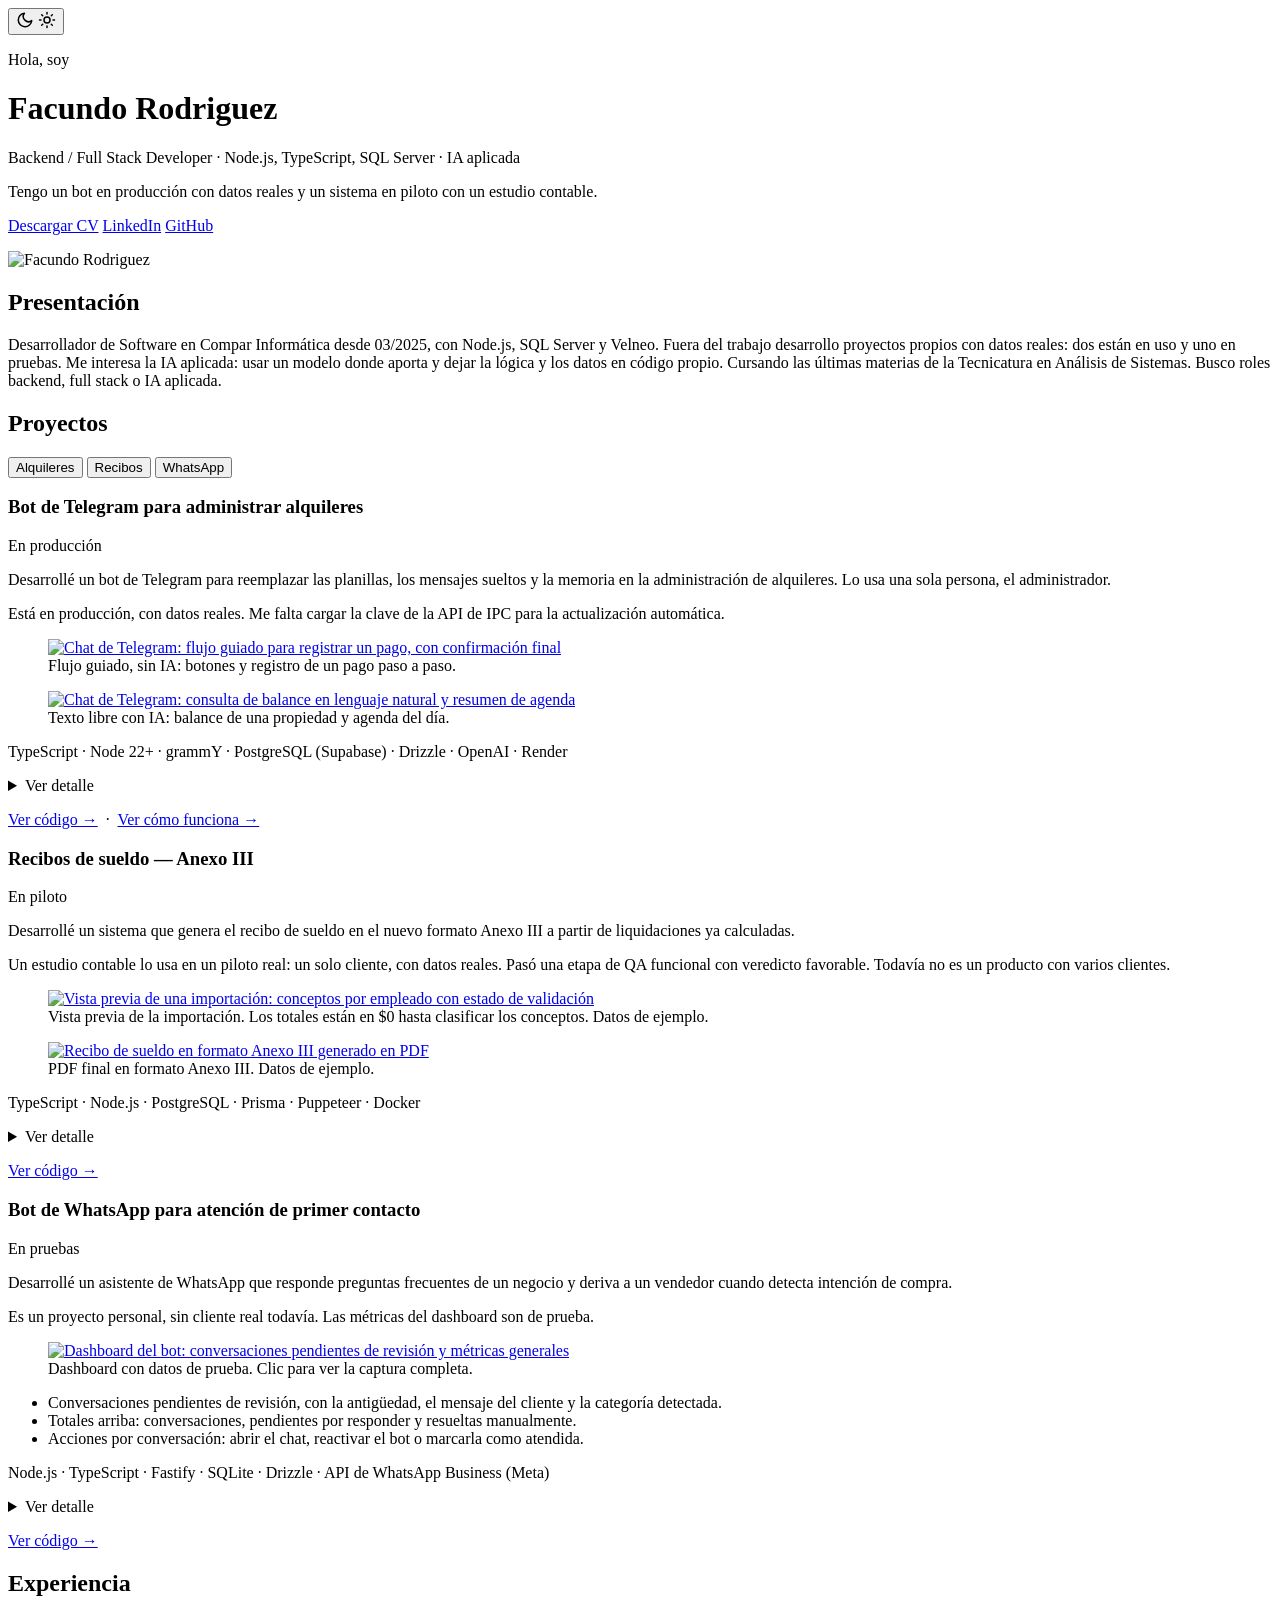
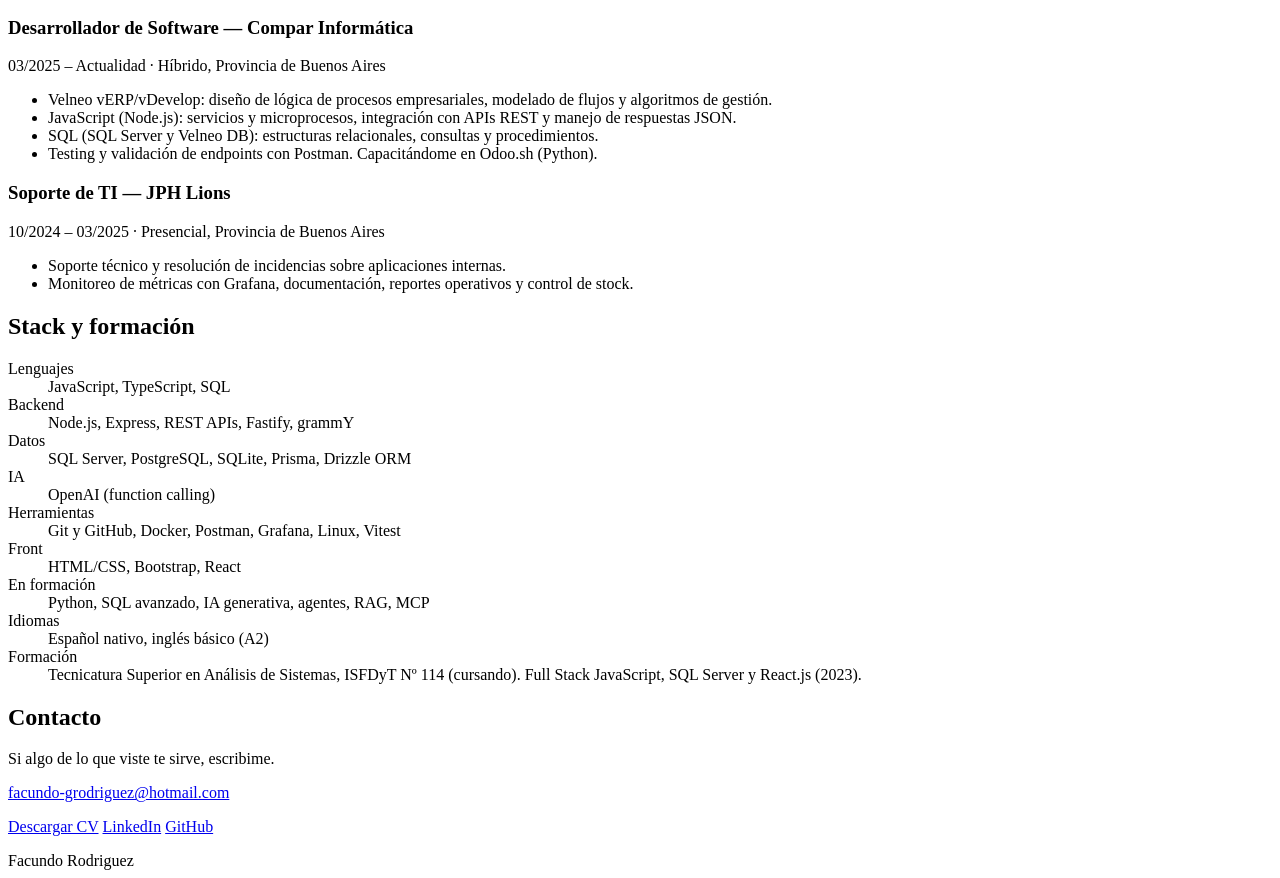
==== index.html @ 950c2d4f "Agrega animación del flujo del bot de alquileres y la enlaza desde el proyecto Co-Authored-By: Claud" ====
<!doctype html>
<html lang="es">
<head>
  <meta charset="utf-8">
  <meta name="viewport" content="width=device-width, initial-scale=1">
  <title>Facundo Rodriguez — Backend / Full Stack Developer</title>
  <meta name="description" content="Portfolio de Facundo Rodriguez, Backend / Full Stack Developer con Node.js, TypeScript y SQL, con foco en IA aplicada.">
  <link rel="preconnect" href="https://fonts.googleapis.com">
  <link rel="preconnect" href="https://fonts.gstatic.com" crossorigin>
  <link href="https://fonts.googleapis.com/css2?family=Caveat:wght@600&family=JetBrains+Mono:wght@400;600&family=Space+Grotesk:wght@400;500;700&display=swap" rel="stylesheet">
  <link rel="stylesheet" href="css/styles.css?v=175d133">
  <script>
    // Tema antes de pintar la página, para que no parpadee: el elegido o, si no hay, el del sistema.
    (function () {
      var root = document.documentElement, saved = null;
      root.className += " js";
      try { saved = localStorage.getItem("theme"); } catch (e) {}
      root.dataset.theme = saved || (matchMedia("(prefers-color-scheme: light)").matches ? "light" : "dark");
    })();
  </script>
</head>
<body>
  <header class="hero">
    <button type="button" class="theme-toggle" aria-label="Cambiar a modo claro">
      <svg class="icon-moon" width="18" height="18" viewBox="0 0 24 24" fill="none" stroke="currentColor" stroke-width="2" stroke-linecap="round" stroke-linejoin="round" aria-hidden="true"><path d="M21 12.8A9 9 0 1 1 11.2 3a7 7 0 0 0 9.8 9.8z"/></svg>
      <svg class="icon-sun" width="18" height="18" viewBox="0 0 24 24" fill="none" stroke="currentColor" stroke-width="2" stroke-linecap="round" stroke-linejoin="round" aria-hidden="true"><circle cx="12" cy="12" r="4"/><path d="M12 2v2M12 20v2M4.9 4.9l1.4 1.4M17.7 17.7l1.4 1.4M2 12h2M20 12h2M4.9 19.1l1.4-1.4M17.7 6.3l1.4-1.4"/></svg>
    </button>
    <div class="wrap hero-grid">
      <div class="hero-text">
        <p class="hello">Hola, soy</p>
        <h1 class="name">Facundo Rodriguez</h1>
        <p class="role">Backend / Full Stack Developer · Node.js, TypeScript, SQL Server · IA aplicada</p>
        <p class="hook">Tengo un bot en producción con datos reales y un sistema en piloto con un estudio contable.</p>
        <p class="links">
          <a class="btn btn-primary" href="cv/Facundo_Rodriguez_CV.pdf" download>Descargar CV</a>
          <a class="btn" href="https://linkedin.com/in/facundo-grodriguez" target="_blank" rel="noopener noreferrer">LinkedIn</a>
          <a class="btn" href="https://github.com/facundo-grodriguez" target="_blank" rel="noopener noreferrer">GitHub</a>
        </p>
      </div>
      <img class="avatar" src="img/foto.png" alt="Facundo Rodriguez" width="460" height="460">
    </div>
  </header>

  <main class="wrap">
    <section id="presentacion">
      <h2>Presentación</h2>
      <div class="intro">
        <p>Desarrollador de Software en Compar Informática desde 03/2025, con Node.js, SQL Server y Velneo. Fuera del trabajo desarrollo proyectos propios con datos reales: dos están en uso y uno en pruebas. Me interesa la IA aplicada: usar un modelo donde aporta y dejar la lógica y los datos en código propio. Cursando las últimas materias de la Tecnicatura en Análisis de Sistemas. Busco roles backend, full stack o IA aplicada.</p>
      </div>
    </section>

    <section id="proyectos">
      <h2>Proyectos</h2>

      <div class="tabs" role="tablist" aria-label="Proyectos">
        <button type="button" class="tab tab--terminal" role="tab" id="tab-alquileres" aria-controls="panel-alquileres" aria-selected="true"><span class="dot"></span>Alquileres</button>
        <button type="button" class="tab tab--doc" role="tab" id="tab-recibos" aria-controls="panel-recibos" aria-selected="false" tabindex="-1"><span class="dot"></span>Recibos</button>
        <button type="button" class="tab tab--lab" role="tab" id="tab-whatsapp" aria-controls="panel-whatsapp" aria-selected="false" tabindex="-1"><span class="dot"></span>WhatsApp</button>
      </div>
      <div class="panels">
      <article class="project project--terminal is-active" id="panel-alquileres" role="tabpanel" aria-labelledby="tab-alquileres">
        <div class="head">
          <h3>Bot de Telegram para administrar alquileres</h3>
          <span class="badge badge-prod">En producción</span>
        </div>
        <p class="lead">Desarrollé un bot de Telegram para reemplazar las planillas, los mensajes sueltos y la memoria en la administración de alquileres. Lo usa una sola persona, el administrador.</p>
        <p class="status">Está en producción, con datos reales. Me falta cargar la clave de la API de IPC para la actualización automática.</p>
        <div class="shots shots-phones">
          <figure style="--ar:0.502">
            <a href="img/alquileres/pago-guiado.jpg"><img src="img/alquileres/pago-guiado.jpg" alt="Chat de Telegram: flujo guiado para registrar un pago, con confirmación final" loading="lazy" width="640" height="1274"></a>
            <figcaption>Flujo guiado, sin IA: botones y registro de un pago paso a paso.</figcaption>
          </figure>
          <figure style="--ar:0.573">
            <a href="img/alquileres/balance-y-agenda.jpg"><img src="img/alquileres/balance-y-agenda.jpg" alt="Chat de Telegram: consulta de balance en lenguaje natural y resumen de agenda" loading="lazy" width="640" height="1117"></a>
            <figcaption>Texto libre con IA: balance de una propiedad y agenda del día.</figcaption>
          </figure>
        </div>
        <p class="stackline">TypeScript · Node 22+ · grammY · PostgreSQL (Supabase) · Drizzle · OpenAI · Render</p>
        <details>
          <summary>Ver detalle</summary>
          <dl>
            <dt>Qué centraliza</dt>
            <dd>Personas (inquilinos, propietarios, garantes), propiedades, contratos, pagos, gastos (expensas, ABL, ARBA, servicios, seguros) y un balance que se arma solo. Manda un resumen diario de qué cobrar y qué vence, y calcula la actualización por IPC siempre sobre el monto y la fecha originales del contrato.</dd>
            <dt>Dos caminos</dt>
            <dd>Los flujos guiados con botones son una máquina de estados, sin IA. El texto libre lo interpreta OpenAI con function calling y 19 herramientas. El modelo solo interpreta el lenguaje; la lógica y los datos viven en el código y en Postgres, y hay reglas para que no se filtren IDs internos ni errores de SQL.</dd>
            <dt>Stack completo</dt>
            <dd>TypeScript sobre Node 22+, grammY (webhook en Render, 24/7), PostgreSQL en Supabase con Drizzle y drizzle-kit, node-cron, zod, Vitest, Biome. IPC desde la API de RapidAPI.</dd>
            <dt>Próximos pasos</dt>
            <dd>Interfaz web de solo lectura y WhatsApp como canal.</dd>
          </dl>
        </details>
        <p><a class="repo" href="https://github.com/facundo-grodriguez/administracion-alquileres" target="_blank" rel="noopener noreferrer">Ver código →</a> &nbsp;·&nbsp; <a class="repo" href="bot-alquileres.html">Ver cómo funciona →</a></p>
      </article>

      <article class="project project--doc" id="panel-recibos" role="tabpanel" aria-labelledby="tab-recibos">
        <div class="head">
          <h3>Recibos de sueldo — Anexo III</h3>
          <span class="badge badge-pilot">En piloto</span>
        </div>
        <p class="lead">Desarrollé un sistema que genera el recibo de sueldo en el nuevo formato Anexo III a partir de liquidaciones ya calculadas.</p>
        <p class="status">Un estudio contable lo usa en un piloto real: un solo cliente, con datos reales. Pasó una etapa de QA funcional con veredicto favorable. Todavía no es un producto con varios clientes.</p>
        <div class="shots">
          <figure style="--ar:1.111">
            <a href="img/recibos/vista-previa-importacion.png"><img src="img/recibos/vista-previa-importacion.png" alt="Vista previa de una importación: conceptos por empleado con estado de validación" loading="lazy" width="1425" height="1283"></a>
            <figcaption>Vista previa de la importación. Los totales están en $0 hasta clasificar los conceptos. Datos de ejemplo.</figcaption>
          </figure>
          <figure style="--ar:0.917">
            <a href="img/recibos/recibo-anexo-iii.png"><img src="img/recibos/recibo-anexo-iii.png" alt="Recibo de sueldo en formato Anexo III generado en PDF" loading="lazy" width="792" height="864"></a>
            <figcaption>PDF final en formato Anexo III. Datos de ejemplo.</figcaption>
          </figure>
        </div>
        <p class="stackline">TypeScript · Node.js · PostgreSQL · Prisma · Puppeteer · Docker</p>
        <details>
          <summary>Ver detalle</summary>
          <dl>
            <dt>Problema</dt>
            <dd>Un cambio normativo exige un nuevo formato de recibo.</dd>
            <dt>Solución</dt>
            <dd>No recalcula sueldos ni reemplaza a un sistema de liquidación. Toma la liquidación que la empresa ya calculó (Excel), valida la estructura, mapea columnas y conceptos, identifica empleados y períodos, muestra una vista previa con validaciones de consistencia y emite el PDF final. Guarda un snapshot de cada recibo emitido para tener trazabilidad.</dd>
            <dt>Detalle técnico</dt>
            <dd>El recibo se renderiza como HTML/CSS y se convierte a PDF con Chromium headless (Puppeteer), con un pool acotado de instancias para no agotar la RAM al emitir en lote.</dd>
            <dt>Próximos pasos</dt>
            <dd>Comparación entre períodos, detección de anomalías con IA y un asistente sobre variaciones salariales.</dd>
          </dl>
        </details>
        <p><a class="repo" href="https://github.com/facundo-grodriguez/recibos-de-sueldo" target="_blank" rel="noopener noreferrer">Ver código →</a></p>
      </article>

      <article class="project project--lab" id="panel-whatsapp" role="tabpanel" aria-labelledby="tab-whatsapp">
        <div class="head">
          <h3>Bot de WhatsApp para atención de primer contacto</h3>
          <span class="badge badge-test">En pruebas</span>
        </div>
        <p class="lead">Desarrollé un asistente de WhatsApp que responde preguntas frecuentes de un negocio y deriva a un vendedor cuando detecta intención de compra.</p>
        <p class="status">Es un proyecto personal, sin cliente real todavía. Las métricas del dashboard son de prueba.</p>
        <div class="shots shots-single">
          <figure style="--ar:0.8">
            <a href="img/whatsapp-bot/dashboard.jpg"><img src="img/whatsapp-bot/dashboard.jpg" alt="Dashboard del bot: conversaciones pendientes de revisión y métricas generales" loading="lazy" width="480" height="868"></a>
            <figcaption>Dashboard con datos de prueba. Clic para ver la captura completa.</figcaption>
          </figure>
          <ul class="shots-notes">
            <li>Conversaciones pendientes de revisión, con la antigüedad, el mensaje del cliente y la categoría detectada.</li>
            <li>Totales arriba: conversaciones, pendientes por responder y resueltas manualmente.</li>
            <li>Acciones por conversación: abrir el chat, reactivar el bot o marcarla como atendida.</li>
          </ul>
        </div>
        <p class="stackline">Node.js · TypeScript · Fastify · SQLite · Drizzle · API de WhatsApp Business (Meta)</p>
        <details>
          <summary>Ver detalle</summary>
          <dl>
            <dt>Qué hace</dt>
            <dd>Recibe los mensajes por la API oficial de WhatsApp Business de Meta (migré desde WAHA). Un motor de reglas responde las FAQs cargadas. Si detecta intención de compra, deja de autoresponder y pasa la conversación a una persona. Un dashboard muestra las conversaciones pendientes (las derivadas arriba), métricas de uso y el chat.</dd>
            <dt>Cómo está armado</dt>
            <dd>Dos interfaces, <code>ResponseEngine</code> y <code>MessagingProvider</code>, permiten cambiar el motor de respuestas o el canal sin reescribir el resto. Hay una IA implementada como fallback, restringida a las FAQs, apagada por defecto.</dd>
            <dt>Stack completo</dt>
            <dd>Node.js, TypeScript, Fastify, SQLite con Drizzle ORM, p-queue.</dd>
          </dl>
        </details>
        <p><a class="repo" href="https://github.com/facundo-grodriguez/whatsapp-bot" target="_blank" rel="noopener noreferrer">Ver código →</a></p>
      </article>
      </div>
    </section>

    <section id="experiencia">
      <h2>Experiencia</h2>
      <div class="job">
        <h3>Desarrollador de Software — Compar Informática</h3>
        <p class="when">03/2025 – Actualidad · Híbrido, Provincia de Buenos Aires</p>
        <ul>
          <li>Velneo vERP/vDevelop: diseño de lógica de procesos empresariales, modelado de flujos y algoritmos de gestión.</li>
          <li>JavaScript (Node.js): servicios y microprocesos, integración con APIs REST y manejo de respuestas JSON.</li>
          <li>SQL (SQL Server y Velneo DB): estructuras relacionales, consultas y procedimientos.</li>
          <li>Testing y validación de endpoints con Postman. Capacitándome en Odoo.sh (Python).</li>
        </ul>
      </div>
      <div class="job">
        <h3>Soporte de TI — JPH Lions</h3>
        <p class="when">10/2024 – 03/2025 · Presencial, Provincia de Buenos Aires</p>
        <ul>
          <li>Soporte técnico y resolución de incidencias sobre aplicaciones internas.</li>
          <li>Monitoreo de métricas con Grafana, documentación, reportes operativos y control de stock.</li>
        </ul>
      </div>
    </section>

    <section id="stack">
      <h2>Stack y formación</h2>
      <dl class="stack">
        <dt>Lenguajes</dt><dd>JavaScript, TypeScript, SQL</dd>
        <dt>Backend</dt><dd>Node.js, Express, REST APIs, Fastify, grammY</dd>
        <dt>Datos</dt><dd>SQL Server, PostgreSQL, SQLite, Prisma, Drizzle ORM</dd>
        <dt>IA</dt><dd>OpenAI (function calling)</dd>
        <dt>Herramientas</dt><dd>Git y GitHub, Docker, Postman, Grafana, Linux, Vitest</dd>
        <dt>Front</dt><dd>HTML/CSS, Bootstrap, React</dd>
        <dt>En formación</dt><dd>Python, SQL avanzado, IA generativa, agentes, RAG, MCP</dd>
        <dt>Idiomas</dt><dd>Español nativo, inglés básico (A2)</dd>
        <dt>Formación</dt><dd>Tecnicatura Superior en Análisis de Sistemas, ISFDyT Nº 114 (cursando). Full Stack JavaScript, SQL Server y React.js (2023).</dd>
      </dl>
    </section>

    <section id="contacto">
      <h2>Contacto</h2>
      <p class="contact-lead">Si algo de lo que viste te sirve, escribime.</p>
      <p class="contact-mail"><a href="mailto:facundo-grodriguez@hotmail.com">facundo-grodriguez@hotmail.com</a></p>
      <p class="links">
        <a class="btn btn-primary" href="cv/Facundo_Rodriguez_CV.pdf" download>Descargar CV</a>
        <a class="btn" href="https://linkedin.com/in/facundo-grodriguez" target="_blank" rel="noopener noreferrer">LinkedIn</a>
        <a class="btn" href="https://github.com/facundo-grodriguez" target="_blank" rel="noopener noreferrer">GitHub</a>
      </p>
    </section>
  </main>

  <footer class="wrap foot">Facundo Rodriguez</footer>
  <button type="button" class="to-top" aria-label="Volver arriba" hidden>
    <svg width="20" height="20" viewBox="0 0 20 20" fill="none" stroke="currentColor" stroke-width="2" stroke-linecap="round" stroke-linejoin="round" aria-hidden="true"><path d="M10 16V4M4 9l6-6 6 6"/></svg>
  </button>
  <script src="js/main.js?v=175d133"></script>
</body>
</html>
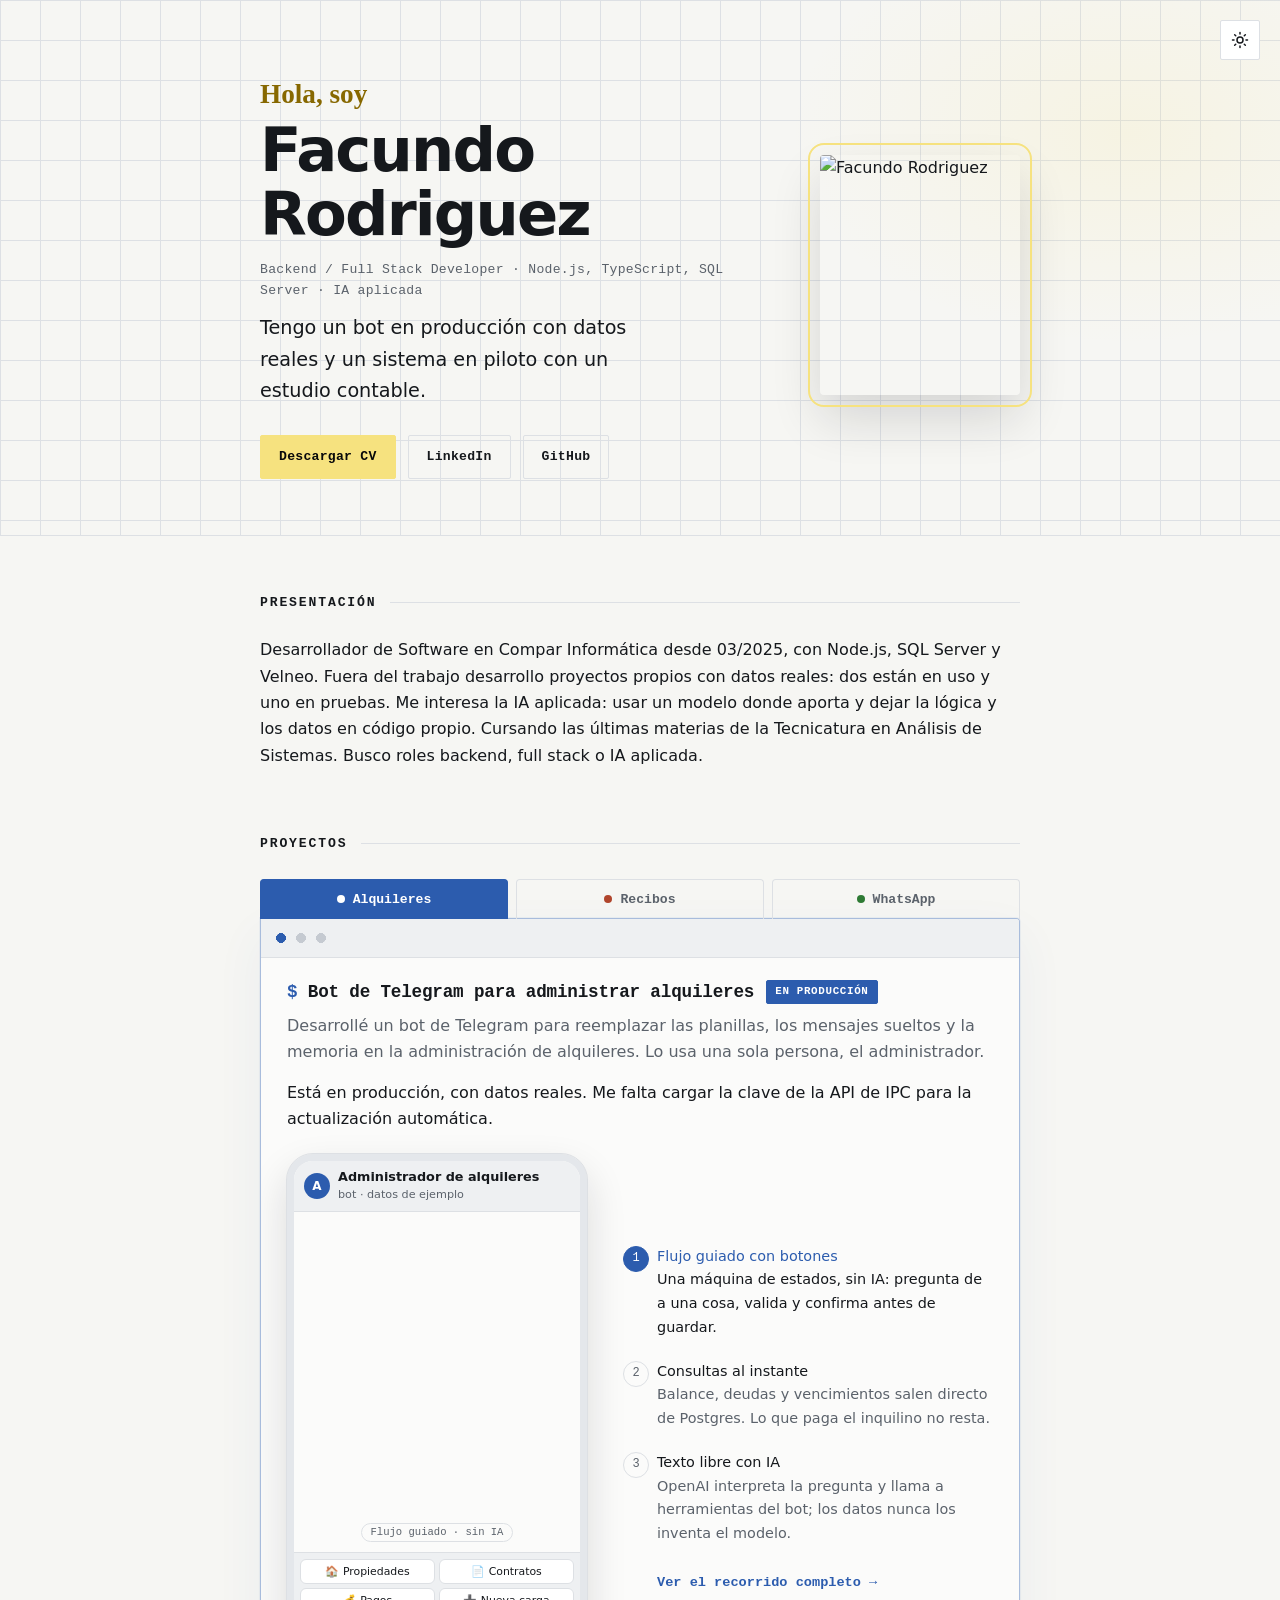
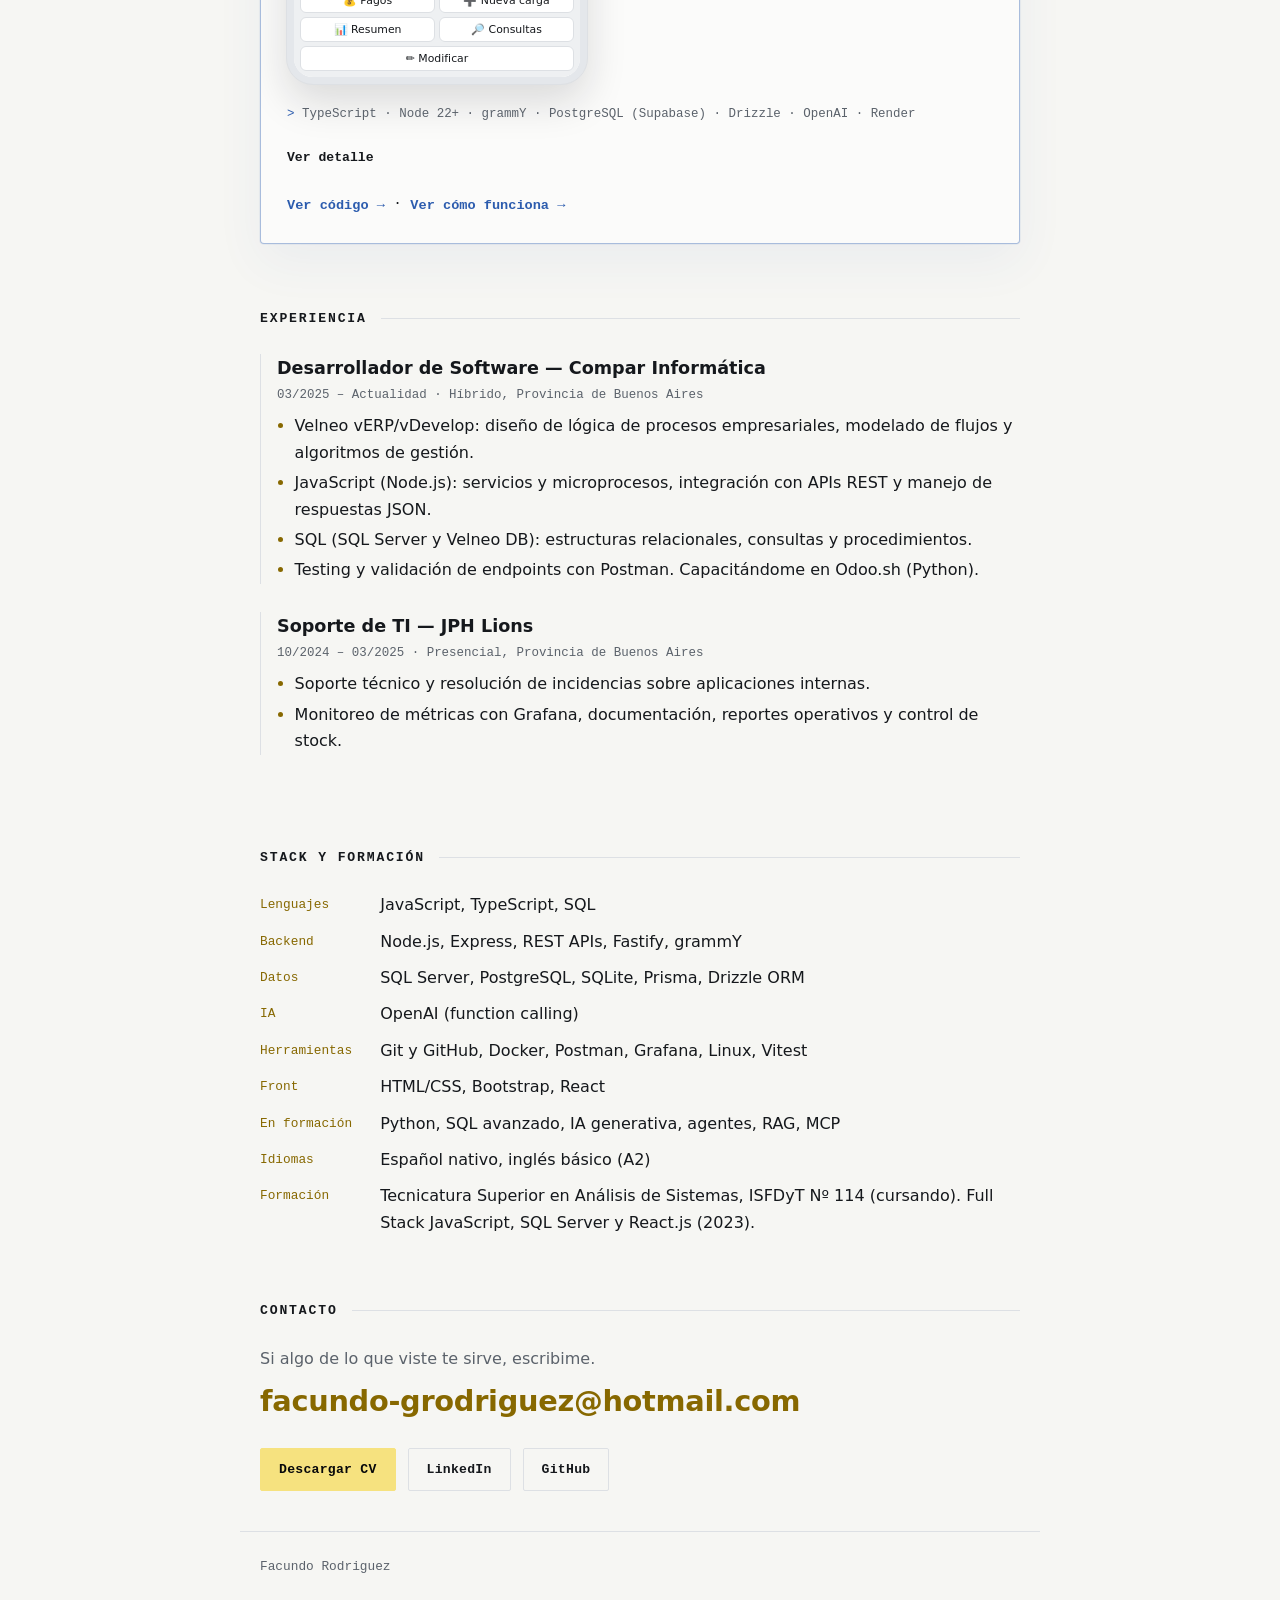
==== commit a22766fa: "Chat animado del bot en lugar de las capturas viejas; animación del flujo más lenta Co-Authored-By: " ====
--- a/index.html
+++ b/index.html
@@ -8,7 +8,7 @@
   <link rel="preconnect" href="https://fonts.googleapis.com">
   <link rel="preconnect" href="https://fonts.gstatic.com" crossorigin>
   <link href="https://fonts.googleapis.com/css2?family=Caveat:wght@600&family=JetBrains+Mono:wght@400;600&family=Space+Grotesk:wght@400;500;700&display=swap" rel="stylesheet">
-  <link rel="stylesheet" href="css/styles.css?v=175d133">
+  <link rel="stylesheet" href="css/styles.css?v=20261022">
   <script>
     // Tema antes de pintar la página, para que no parpadee: el elegido o, si no hay, el del sistema.
     (function () {
@@ -65,15 +65,24 @@
         </div>
         <p class="lead">Desarrollé un bot de Telegram para reemplazar las planillas, los mensajes sueltos y la memoria en la administración de alquileres. Lo usa una sola persona, el administrador.</p>
         <p class="status">Está en producción, con datos reales. Me falta cargar la clave de la API de IPC para la actualización automática.</p>
-        <div class="shots shots-phones">
-          <figure style="--ar:0.502">
-            <a href="img/alquileres/pago-guiado.jpg"><img src="img/alquileres/pago-guiado.jpg" alt="Chat de Telegram: flujo guiado para registrar un pago, con confirmación final" loading="lazy" width="640" height="1274"></a>
-            <figcaption>Flujo guiado, sin IA: botones y registro de un pago paso a paso.</figcaption>
-          </figure>
-          <figure style="--ar:0.573">
-            <a href="img/alquileres/balance-y-agenda.jpg"><img src="img/alquileres/balance-y-agenda.jpg" alt="Chat de Telegram: consulta de balance en lenguaje natural y resumen de agenda" loading="lazy" width="640" height="1117"></a>
-            <figcaption>Texto libre con IA: balance de una propiedad y agenda del día.</figcaption>
-          </figure>
+        <div class="chat-demo" id="chat-demo">
+          <div class="cd-phone" aria-hidden="true">
+            <div class="cd-head"><span class="cd-av">A</span><div><b>Administrador de alquileres</b><small>bot · datos de ejemplo</small></div></div>
+            <div class="cd-chat">
+              <div class="cd-tag">Flujo guiado · sin IA</div>
+              <div class="cd-m cd-bot">¿Medio de pago?<div class="cd-btns"><span>Efectivo</span><span>Transferencia</span><span class="picked">Ambos</span></div></div>
+              <div class="cd-m cd-me">Ambos</div>
+              <div class="cd-m cd-bot">✅ Pago registrado.
+Mitre 450 · Octubre 2026 · $ 320.000</div>
+            </div>
+            <div class="cd-menu"><span>🏠 Propiedades</span><span>📄 Contratos</span><span>💰 Pagos</span><span>➕ Nueva carga</span><span>📊 Resumen</span><span>🔎 Consultas</span><span class="wide">✏️ Modificar</span></div>
+          </div>
+          <ol class="cd-notes">
+            <li data-scene="0"><b>Flujo guiado con botones</b>Una máquina de estados, sin IA: pregunta de a una cosa, valida y confirma antes de guardar.</li>
+            <li data-scene="1"><b>Consultas al instante</b>Balance, deudas y vencimientos salen directo de Postgres. Lo que paga el inquilino no resta.</li>
+            <li data-scene="2"><b>Texto libre con IA</b>OpenAI interpreta la pregunta y llama a herramientas del bot; los datos nunca los inventa el modelo.</li>
+            <li class="cd-more"><a class="repo" href="bot-alquileres.html">Ver el recorrido completo →</a></li>
+          </ol>
         </div>
         <p class="stackline">TypeScript · Node 22+ · grammY · PostgreSQL (Supabase) · Drizzle · OpenAI · Render</p>
         <details>
@@ -214,6 +223,6 @@
   <button type="button" class="to-top" aria-label="Volver arriba" hidden>
     <svg width="20" height="20" viewBox="0 0 20 20" fill="none" stroke="currentColor" stroke-width="2" stroke-linecap="round" stroke-linejoin="round" aria-hidden="true"><path d="M10 16V4M4 9l6-6 6 6"/></svg>
   </button>
-  <script src="js/main.js?v=175d133"></script>
+  <script src="js/main.js?v=20261022"></script>
 </body>
 </html>
--- a/css/styles.css
+++ b/css/styles.css
@@ -0,0 +1,554 @@
+:root {
+  --bg: #07080a;
+  --surface: #0e1013;
+  --line: #1e232a;
+  --text: #ecedee;
+  --muted: #8b929b;
+  --accent: #f6e27f;
+  --accent-rgb: 246, 226, 127;
+  --accent-ink: #f6e27f;
+  --green: #a8e6a3;
+  --green-rgb: 168, 230, 163;
+  --blue: #9ec5ff;
+  --blue-rgb: 158, 197, 255;
+  --peach: #ffb4a2;
+  --peach-rgb: 255, 180, 162;
+  --on-accent: #07080a;
+  --on-color: #07080a;
+  --terminal-bg: #0a0c0e;
+  --terminal-bar: #14171b;
+  --terminal-dot: #3a4048;
+  --phone-frame: #181b20;
+  --phone-frame-hover: #232831;
+  --shadow: rgba(0, 0, 0, 0.55);
+  --overlay: rgba(7, 8, 10, 0.72);
+  color-scheme: dark;
+  --mono: "JetBrains Mono", ui-monospace, "Cascadia Code", Consolas, monospace;
+}
+
+/* Modo claro: el amarillo se mantiene para fondos y bordes; los textos usan su versión oscura
+   porque el pastel no se lee sobre blanco. Los colores de proyecto pasan a su versión oscura. */
+:root[data-theme="light"] {
+  --bg: #f6f6f3;
+  --surface: #ffffff;
+  --line: #dde0e4;
+  --text: #15181c;
+  --muted: #5b626b;
+  --accent-ink: #876800;
+  --green: #2e7a34;
+  --green-rgb: 46, 122, 52;
+  --blue: #2c5cae;
+  --blue-rgb: 44, 92, 174;
+  --peach: #b0452c;
+  --peach-rgb: 176, 69, 44;
+  --on-color: #ffffff;
+  --terminal-bg: #fbfbfa;
+  --terminal-bar: #eef0f2;
+  --terminal-dot: #c5cad1;
+  --phone-frame: #e4e7eb;
+  --phone-frame-hover: #d4d8dd;
+  --shadow: rgba(21, 24, 28, 0.14);
+  --overlay: rgba(246, 246, 243, 0.82);
+  color-scheme: light;
+}
+
+* { box-sizing: border-box; }
+
+html { scroll-behavior: smooth; }
+@media (prefers-reduced-motion: reduce) { html { scroll-behavior: auto; } }
+
+body {
+  margin: 0;
+  background: var(--bg);
+  color: var(--text);
+  font-family: "Space Grotesk", system-ui, -apple-system, "Segoe UI", sans-serif;
+  font-size: 1rem;
+  line-height: 1.65;
+  overflow-wrap: break-word;
+}
+
+.wrap { max-width: 800px; margin: 0 auto; padding: 0 20px; }
+
+a { color: var(--accent-ink); text-decoration: none; }
+a:hover { text-decoration: underline; text-underline-offset: 3px; }
+a:focus-visible { outline: 2px solid var(--accent-ink); outline-offset: 3px; }
+
+/* Cabecera */
+.hero {
+  position: relative;
+  overflow: hidden;
+  padding: 72px 0 56px;
+  border-bottom: 1px solid var(--line);
+  background:
+    radial-gradient(480px 300px at 88% 25%, rgba(var(--accent-rgb), 0.14), transparent 70%),
+    linear-gradient(var(--line) 1px, transparent 1px) 0 0 / 40px 40px,
+    linear-gradient(90deg, var(--line) 1px, transparent 1px) 0 0 / 40px 40px,
+    var(--bg);
+}
+.hero-grid { position: relative; z-index: 1; display: grid; grid-template-columns: 1fr auto; align-items: center; gap: 40px; }
+
+.hello {
+  margin: 0 0 2px;
+  color: var(--accent-ink);
+  font-family: "Caveat", cursive;
+  font-weight: 600;
+  font-size: 1.7rem;
+}
+.name {
+  margin: 0;
+  font-weight: 700;
+  font-size: clamp(2.4rem, 9vw, 3.8rem);
+  line-height: 1.05;
+  letter-spacing: -0.03em;
+}
+.role { margin: 12px 0 10px; color: var(--muted); font-family: var(--mono); font-size: 0.82rem; letter-spacing: 0.02em; }
+.hook { margin: 0 0 28px; font-size: 1.2rem; font-weight: 500; max-width: 34ch; }
+
+.avatar {
+  width: 200px;
+  height: 240px;
+  object-fit: cover;
+  object-position: center 20%;
+  border-radius: 4px;
+  outline: 2px solid var(--accent);
+  outline-offset: 10px;
+  box-shadow: 0 24px 50px var(--shadow);
+}
+
+.links { margin: 0; display: flex; flex-wrap: wrap; gap: 12px; }
+.btn {
+  display: inline-block;
+  padding: 10px 18px;
+  border: 1px solid var(--line);
+  border-radius: 2px;
+  color: var(--text);
+  font-family: var(--mono);
+  font-size: 0.82rem;
+  font-weight: 600;
+  letter-spacing: 0.02em;
+}
+.btn:hover { border-color: var(--accent); color: var(--accent-ink); text-decoration: none; }
+.btn-primary { background: var(--accent); border-color: var(--accent); color: var(--on-accent); }
+.btn-primary:hover { background: transparent; color: var(--accent-ink); }
+
+/* Secciones */
+section { padding: 56px 0 8px; }
+
+h2 {
+  display: flex;
+  align-items: center;
+  gap: 14px;
+  margin: 0 0 24px;
+  font-family: var(--mono);
+  font-size: 0.82rem;
+  font-weight: 600;
+  letter-spacing: 0.14em;
+  text-transform: uppercase;
+  color: var(--text);
+}
+h2::after { content: ""; flex: 1; height: 1px; background: var(--line); }
+
+.intro p { margin: 0 0 14px; }
+.intro p:last-child { margin-bottom: 0; }
+
+/* Proyectos */
+.project {
+  background: var(--surface);
+  border: 1px solid var(--line);
+  border-radius: 4px;
+  padding: 26px;
+  margin-bottom: 28px;
+}
+.project .head { display: flex; flex-wrap: wrap; align-items: center; gap: 8px 12px; margin-bottom: 6px; }
+.project h3 { margin: 0; font-size: 1.3rem; font-weight: 700; letter-spacing: -0.01em; }
+
+.badge {
+  display: inline-block;
+  padding: 2px 8px;
+  border: 1px solid var(--line);
+  border-radius: 2px;
+  font-family: var(--mono);
+  font-size: 0.68rem;
+  font-weight: 600;
+  letter-spacing: 0.06em;
+  text-transform: uppercase;
+  white-space: nowrap;
+}
+.badge-prod { background: var(--accent); border-color: var(--accent); color: var(--on-accent); }
+.badge-pilot { border-color: var(--accent); color: var(--accent-ink); }
+.badge-test { color: var(--muted); }
+
+.lead { margin: 0 0 14px; color: var(--muted); }
+.status { margin: 0 0 18px; }
+.stackline { margin: 4px 0 16px; color: var(--muted); font-family: var(--mono); font-size: 0.78rem; }
+
+details { margin: 0 0 4px; }
+summary {
+  cursor: pointer;
+  display: inline-block;
+  padding: 6px 0;
+  font-family: var(--mono);
+  font-size: 0.82rem;
+  font-weight: 600;
+  color: var(--text);
+}
+summary:hover { color: var(--accent-ink); }
+summary:focus-visible { outline: 2px solid var(--accent-ink); outline-offset: 3px; }
+details[open] summary { margin-bottom: 4px; }
+
+.project dl { margin: 0; }
+.project dt {
+  margin-top: 14px;
+  font-family: var(--mono);
+  font-size: 0.72rem;
+  font-weight: 600;
+  letter-spacing: 0.08em;
+  text-transform: uppercase;
+  color: var(--accent-ink);
+}
+.project dd { margin: 2px 0 0; }
+
+.repo { font-family: var(--mono); font-size: 0.85rem; font-weight: 600; }
+.project > p:last-child { margin: 12px 0 0; }
+
+code {
+  font-family: var(--mono);
+  font-size: 0.85em;
+  background: var(--bg);
+  padding: 1px 6px;
+  border-radius: 2px;
+}
+
+/* Color por proyecto: azul = alquileres, salmón = recibos, verde = WhatsApp */
+.project--terminal { --accent: var(--blue); --accent-rgb: var(--blue-rgb); --accent-ink: var(--blue); --on-accent: var(--on-color); }
+.project--doc { --accent: var(--peach); --accent-rgb: var(--peach-rgb); --accent-ink: var(--peach); --on-accent: var(--on-color); }
+.project--lab { --accent: var(--green); --accent-rgb: var(--green-rgb); --accent-ink: var(--green); --on-accent: var(--on-color); }
+
+/* Tarjeta 1: ventana de terminal */
+.project--terminal {
+  padding-top: 0;
+  overflow: hidden;
+  background: var(--terminal-bg);
+  border-color: rgba(var(--accent-rgb), 0.4);
+  box-shadow: 0 0 0 1px rgba(var(--accent-rgb), 0.06), 0 18px 50px rgba(var(--accent-rgb), 0.06);
+}
+.project--terminal::before {
+  content: "";
+  display: block;
+  height: 38px;
+  margin: 0 -26px 20px;
+  border-bottom: 1px solid var(--line);
+  background:
+    radial-gradient(circle 5px at 20px 50%, var(--accent) 96%, transparent),
+    radial-gradient(circle 5px at 40px 50%, var(--terminal-dot) 96%, transparent),
+    radial-gradient(circle 5px at 60px 50%, var(--terminal-dot) 96%, transparent),
+    var(--terminal-bar);
+}
+.project--terminal h3 { font-family: var(--mono); font-size: 1.1rem; }
+.project--terminal h3::before { content: "$ "; color: var(--accent-ink); }
+.project--terminal .stackline::before { content: "> "; color: var(--accent-ink); }
+
+/* Tarjeta 2: plano */
+.project--doc {
+  border-left: 4px solid var(--accent);
+  border-radius: 0 4px 4px 0;
+  background:
+    linear-gradient(rgba(var(--accent-rgb), 0.05) 1px, transparent 1px) 0 0 / 28px 28px,
+    linear-gradient(90deg, rgba(var(--accent-rgb), 0.05) 1px, transparent 1px) 0 0 / 28px 28px,
+    var(--surface);
+}
+.project--doc h3 { text-transform: uppercase; letter-spacing: 0.04em; font-size: 1.1rem; }
+
+/* Tarjeta 3: laboratorio */
+.project--lab {
+  border: 1px dashed rgba(var(--accent-rgb), 0.55);
+  background: linear-gradient(135deg, rgba(var(--accent-rgb), 0.09), transparent 45%), var(--surface);
+}
+.project--lab .head::before {
+  content: "⚗";
+  display: inline-flex;
+  align-items: center;
+  justify-content: center;
+  width: 32px;
+  height: 32px;
+  border: 1px solid rgba(var(--accent-rgb), 0.5);
+  border-radius: 2px;
+  color: var(--accent-ink);
+}
+
+/* Solapas de proyectos: sin JS se ven todas apiladas; con JS ocupan siempre el mismo lugar */
+.tabs { display: none; }
+.js .tabs { display: flex; gap: 8px; margin: 0 0 -1px; position: relative; z-index: 1; }
+.tab {
+  flex: 1;
+  display: flex;
+  align-items: center;
+  justify-content: center;
+  gap: 8px;
+  padding: 12px 10px;
+  border: 1px solid var(--line);
+  border-bottom: 0;
+  border-radius: 4px 4px 0 0;
+  background: transparent;
+  color: var(--muted);
+  font-family: var(--mono);
+  font-size: 0.82rem;
+  font-weight: 600;
+  cursor: pointer;
+}
+.tab .dot { width: 8px; height: 8px; border-radius: 50%; background: var(--tab-color); }
+.tab--terminal { --tab-color: var(--blue); --tab-rgb: var(--blue-rgb); }
+.tab--doc { --tab-color: var(--peach); --tab-rgb: var(--peach-rgb); }
+.tab--lab { --tab-color: var(--green); --tab-rgb: var(--green-rgb); }
+.tab:hover { color: var(--text); border-color: rgba(var(--tab-rgb), 0.6); }
+.tab[aria-selected="true"] {
+  background: var(--tab-color);
+  border-color: var(--tab-color);
+  color: var(--on-color);
+}
+.tab[aria-selected="true"] .dot { background: var(--on-color); }
+.tab:focus-visible { outline: 2px solid var(--text); outline-offset: 2px; }
+
+.js .panels > .project { display: none; margin: 0; }
+.js .panels > .project.is-active { display: flex; flex-direction: column; animation: aparecer 0.2s ease-out; }
+@keyframes aparecer { from { opacity: 0; } to { opacity: 1; } }
+.js .project--terminal { border-top-left-radius: 0; }
+@media (prefers-reduced-motion: reduce) { .js .panels > .project.is-active { animation: none; } }
+
+/* Capturas: misma altura por fila */
+.shots { display: flex; gap: 16px; margin: 0 0 12px; align-items: flex-start; }
+.shots figure { margin: 0; flex: var(--ar) 1 0; min-width: 0; max-width: calc(var(--ar) * 400px); }
+.shots a { cursor: pointer; }
+.shots img {
+  display: block;
+  width: 100%;
+  height: auto;
+  border: 1px solid var(--line);
+  border-radius: 2px;
+  transition: border-color 0.2s;
+}
+.shots a:hover img { border-color: var(--accent); }
+.shots figcaption { margin-top: 8px; font-size: 0.82rem; color: var(--muted); }
+
+/* Capturas de celular: dentro de un marco, mismo alto, centradas */
+.shots-phones { justify-content: center; gap: 28px; padding: 8px 0 4px; }
+.shots-phones figure { flex: var(--ar) 1 0; max-width: calc(var(--ar) * 520px); }
+.shots-phones img {
+  border: 7px solid var(--phone-frame);
+  border-radius: 26px;
+  outline: 1px solid var(--line);
+  box-shadow: 0 18px 40px var(--shadow);
+  background: var(--phone-frame);
+}
+.shots-phones a:hover img { border-color: var(--phone-frame-hover); outline-color: var(--accent); }
+.shots-phones figcaption { text-align: center; padding: 0 4px; }
+
+/* Una sola captura con notas al lado */
+.shots-single { align-items: flex-start; gap: 24px; }
+.shots-single figure { flex: 0 1 480px; max-width: 480px; }
+.shots-single img { aspect-ratio: 480 / 600; object-fit: cover; object-position: top; }
+.shots-notes { flex: 1; margin: 0; padding-left: 1.1rem; color: var(--muted); font-size: 0.92rem; }
+.shots-notes li { margin-bottom: 10px; }
+.shots-notes li::marker { color: var(--accent-ink); }
+
+/* Chat animado del bot de alquileres: un teléfono que se escribe solo y notas que marcan cada escena */
+.chat-demo { display: flex; gap: 28px; align-items: center; margin: 4px 0 16px; }
+.cd-phone {
+  flex: 0 0 300px;
+  border: 7px solid var(--phone-frame);
+  border-radius: 26px;
+  outline: 1px solid var(--line);
+  box-shadow: 0 18px 40px var(--shadow);
+  background: var(--terminal-bg);
+  overflow: hidden;
+  font-size: 0.8rem;
+  line-height: 1.4;
+}
+.cd-head { display: flex; align-items: center; gap: 8px; padding: 8px 10px; background: var(--terminal-bar); border-bottom: 1px solid var(--line); }
+.cd-head b { display: block; font-size: 0.8rem; line-height: 1.2; }
+.cd-head small { color: var(--muted); font-size: 0.7rem; }
+.cd-av { width: 26px; height: 26px; flex: none; border-radius: 50%; display: grid; place-items: center; background: var(--blue); color: var(--on-color); font-weight: 700; font-size: 0.75rem; }
+.cd-chat { height: 340px; overflow: hidden; padding: 10px; display: flex; flex-direction: column; justify-content: flex-end; gap: 6px; }
+.cd-m { max-width: 86%; padding: 6px 9px; border-radius: 12px; white-space: pre-line; animation: cd-pop 0.25s ease-out both; }
+.cd-bot { align-self: flex-start; background: var(--surface); border: 1px solid var(--line); border-bottom-left-radius: 3px; }
+.cd-me { align-self: flex-end; background: var(--blue); color: var(--on-color); border-bottom-right-radius: 3px; }
+.cd-tag { align-self: center; font-family: var(--mono); font-size: 0.66rem; color: var(--muted); border: 1px solid var(--line); border-radius: 99px; padding: 1px 9px; animation: cd-pop 0.25s ease-out both; }
+.cd-btns { display: flex; flex-wrap: wrap; gap: 4px; margin-top: 6px; white-space: normal; }
+.cd-btns span { border: 1px solid rgba(var(--blue-rgb), 0.55); color: var(--blue); border-radius: 6px; padding: 1px 7px; font-size: 0.72rem; transition: background 0.2s, color 0.2s; }
+.cd-btns span.picked { background: var(--blue); color: var(--on-color); }
+.cd-typing { align-self: flex-start; display: flex; gap: 3px; padding: 9px 11px; background: var(--surface); border: 1px solid var(--line); border-radius: 12px; border-bottom-left-radius: 3px; }
+.cd-typing i { width: 5px; height: 5px; border-radius: 50%; background: var(--muted); animation: cd-blink 1s infinite ease-in-out; }
+.cd-typing i:nth-child(2) { animation-delay: 0.15s; }
+.cd-typing i:nth-child(3) { animation-delay: 0.3s; }
+.cd-menu { display: grid; grid-template-columns: 1fr 1fr; gap: 4px; padding: 6px; background: var(--terminal-bar); border-top: 1px solid var(--line); }
+.cd-menu span { text-align: center; padding: 4px 2px; border-radius: 6px; background: var(--surface); border: 1px solid var(--line); font-size: 0.68rem; white-space: nowrap; transition: border-color 0.2s, background 0.2s; }
+.cd-menu span.wide { grid-column: 1 / -1; }
+.cd-menu span.tap { border-color: var(--blue); background: rgba(var(--blue-rgb), 0.18); }
+.cd-notes { flex: 1; list-style: none; margin: 0; padding: 0; counter-reset: cd; }
+.cd-notes li { position: relative; padding: 10px 0 10px 40px; color: var(--muted); font-size: 0.9rem; border-left: 2px solid transparent; transition: color 0.3s; }
+.cd-notes li[data-scene] { counter-increment: cd; }
+.cd-notes li[data-scene]::before {
+  content: counter(cd); position: absolute; left: 6px; top: 11px; width: 24px; height: 24px; border-radius: 50%;
+  display: grid; place-items: center; font-family: var(--mono); font-size: 0.75rem;
+  border: 1px solid var(--line); color: var(--muted); transition: all 0.3s;
+}
+.cd-notes li b { display: block; color: var(--text); font-weight: 500; }
+.cd-notes li.on { color: var(--text); }
+.cd-notes li.on::before { background: var(--blue); border-color: var(--blue); color: var(--on-color); }
+.cd-notes li.on b { color: var(--blue); }
+.cd-notes .cd-more { padding-top: 14px; }
+@keyframes cd-pop { from { opacity: 0; transform: translateY(5px); } to { opacity: 1; transform: none; } }
+@keyframes cd-blink { 0%, 80%, 100% { opacity: 0.3; } 40% { opacity: 1; } }
+@media (prefers-reduced-motion: reduce) { .cd-m, .cd-tag, .cd-typing i { animation: none; } }
+@media (max-width: 640px) {
+  .chat-demo { flex-direction: column; align-items: stretch; gap: 18px; }
+  .cd-phone { flex: none; width: 100%; max-width: 330px; margin: 0 auto; }
+}
+
+/* Experiencia */
+.job { margin-bottom: 28px; padding-left: 16px; border-left: 1px solid var(--line); }
+.job h3 { margin: 0; font-size: 1.1rem; }
+.job .when { margin: 2px 0 8px; color: var(--muted); font-family: var(--mono); font-size: 0.78rem; }
+.job ul { margin: 0; padding-left: 1.1rem; }
+.job li { margin-bottom: 4px; }
+.job li::marker { color: var(--accent-ink); }
+
+/* Stack */
+.stack { margin: 0; display: grid; grid-template-columns: max-content 1fr; gap: 10px 28px; }
+.stack dt { color: var(--accent-ink); font-family: var(--mono); font-size: 0.8rem; padding-top: 2px; }
+.stack dd { margin: 0; }
+
+/* Contacto y pie */
+#contacto { padding-bottom: 40px; }
+.contact-lead { margin: 0 0 6px; color: var(--muted); }
+.contact-mail { margin: 0 0 22px; font-size: clamp(1.2rem, 4.5vw, 1.8rem); font-weight: 700; letter-spacing: -0.01em; }
+.foot {
+  padding-top: 24px;
+  padding-bottom: 40px;
+  border-top: 1px solid var(--line);
+  color: var(--muted);
+  font-family: var(--mono);
+  font-size: 0.8rem;
+}
+
+/* Modo claro / oscuro */
+.theme-toggle {
+  position: absolute;
+  top: 20px;
+  right: 20px;
+  z-index: 2;
+  width: 40px;
+  height: 40px;
+  display: none;
+  align-items: center;
+  justify-content: center;
+  border: 1px solid var(--line);
+  border-radius: 2px;
+  background: var(--surface);
+  color: var(--text);
+  cursor: pointer;
+}
+.js .theme-toggle { display: flex; }
+.theme-toggle:hover { border-color: var(--accent); color: var(--accent-ink); }
+.theme-toggle:focus-visible { outline: 2px solid var(--accent-ink); outline-offset: 3px; }
+.theme-toggle .icon-sun { display: none; }
+:root[data-theme="light"] .theme-toggle .icon-sun { display: block; }
+:root[data-theme="light"] .theme-toggle .icon-moon { display: none; }
+
+/* Volver arriba: el borde se completa a medida que se baja */
+.to-top {
+  position: fixed;
+  right: 20px;
+  bottom: 20px;
+  z-index: 50;
+  width: 48px;
+  height: 48px;
+  display: flex;
+  align-items: center;
+  justify-content: center;
+  border: 2px solid transparent;
+  border-radius: 2px;
+  background:
+    linear-gradient(var(--surface), var(--surface)) padding-box,
+    conic-gradient(var(--accent) calc(var(--progress, 0) * 1turn), var(--line) 0) border-box;
+  color: var(--accent-ink);
+  box-shadow: 0 8px 24px var(--shadow);
+  cursor: pointer;
+  animation: aparecer 0.2s ease-out;
+}
+.to-top[hidden] { display: none; }
+.to-top svg { transition: transform 0.2s; }
+.to-top:hover {
+  background:
+    linear-gradient(var(--accent), var(--accent)) padding-box,
+    linear-gradient(var(--accent), var(--accent)) border-box;
+  color: var(--on-accent);
+}
+.to-top:hover svg { transform: translateY(-2px); }
+.to-top:focus-visible { outline: 2px solid var(--text); outline-offset: 3px; }
+@media (prefers-reduced-motion: reduce) {
+  .to-top, .to-top svg { animation: none; transition: none; }
+}
+
+/* Visor de imágenes */
+.lightbox {
+  position: fixed;
+  inset: 0;
+  z-index: 100;
+  display: flex;
+  overflow: auto;
+  padding: 24px;
+  background: var(--overlay);
+  -webkit-backdrop-filter: blur(10px);
+  backdrop-filter: blur(10px);
+  cursor: default;
+}
+.lightbox[hidden] { display: none; }
+.lightbox-img {
+  display: block;
+  margin: auto;
+  max-width: 100%;
+  max-height: 100%;
+  flex: none;
+  border-radius: 2px;
+  box-shadow: 0 20px 60px var(--shadow);
+  cursor: zoom-in;
+}
+.lightbox.zoomed .lightbox-img { max-width: none; max-height: none; cursor: zoom-out; }
+.lightbox-close {
+  position: fixed;
+  top: 16px;
+  right: 16px;
+  z-index: 101;
+  width: 44px;
+  height: 44px;
+  border: 1px solid var(--line);
+  border-radius: 2px;
+  background: var(--surface);
+  color: var(--text);
+  font-size: 1.8rem;
+  line-height: 1;
+  cursor: pointer;
+}
+.lightbox-close:hover { border-color: var(--accent); color: var(--accent-ink); }
+.lightbox-close:focus-visible { outline: 2px solid var(--accent-ink); outline-offset: 3px; }
+body.no-scroll { overflow: hidden; }
+
+@media (max-width: 640px) {
+  .hero { padding: 48px 0 40px; }
+  .hero-grid { grid-template-columns: 1fr; gap: 28px; }
+  .links { gap: 8px; }
+  .js .tabs { gap: 4px; }
+  .tab { padding: 10px 4px; font-size: 0.74rem; gap: 5px; min-width: 0; }
+  .btn { padding: 9px 13px; }
+  .avatar { order: -1; width: 140px; height: 168px; outline-offset: 8px; margin-left: 8px; }
+  .project { padding: 18px; }
+  .project--terminal::before { margin: 0 -18px 18px; }
+  .shots { flex-direction: column; align-items: stretch; }
+  .shots figure { flex: none; width: 100%; max-width: calc(var(--ar) * 520px); }
+  .shots-single figure { max-width: 100%; }
+  .shots-phones { gap: 24px; }
+  .shots-phones figure { margin: 0 auto; max-width: calc(var(--ar) * 480px); }
+  .stack { grid-template-columns: 1fr; gap: 2px; }
+  .stack dd { margin-bottom: 10px; }
+}
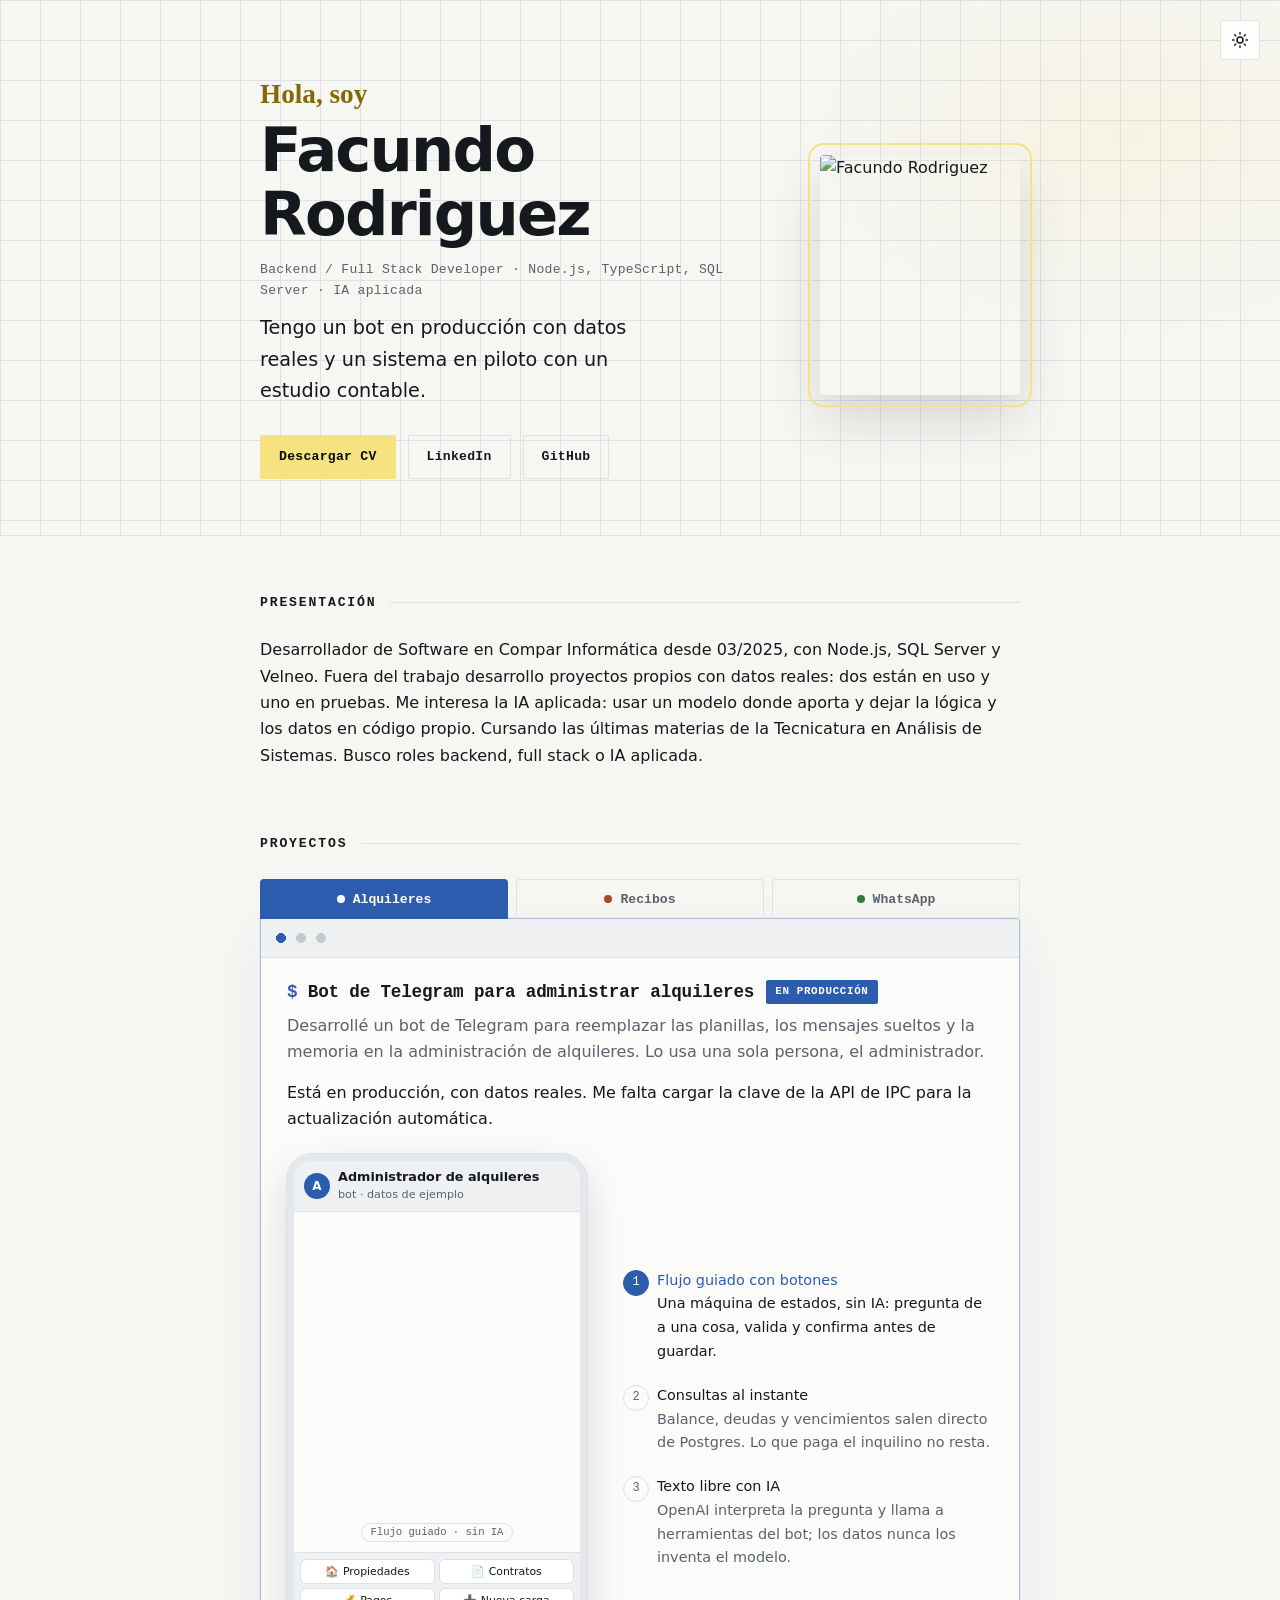
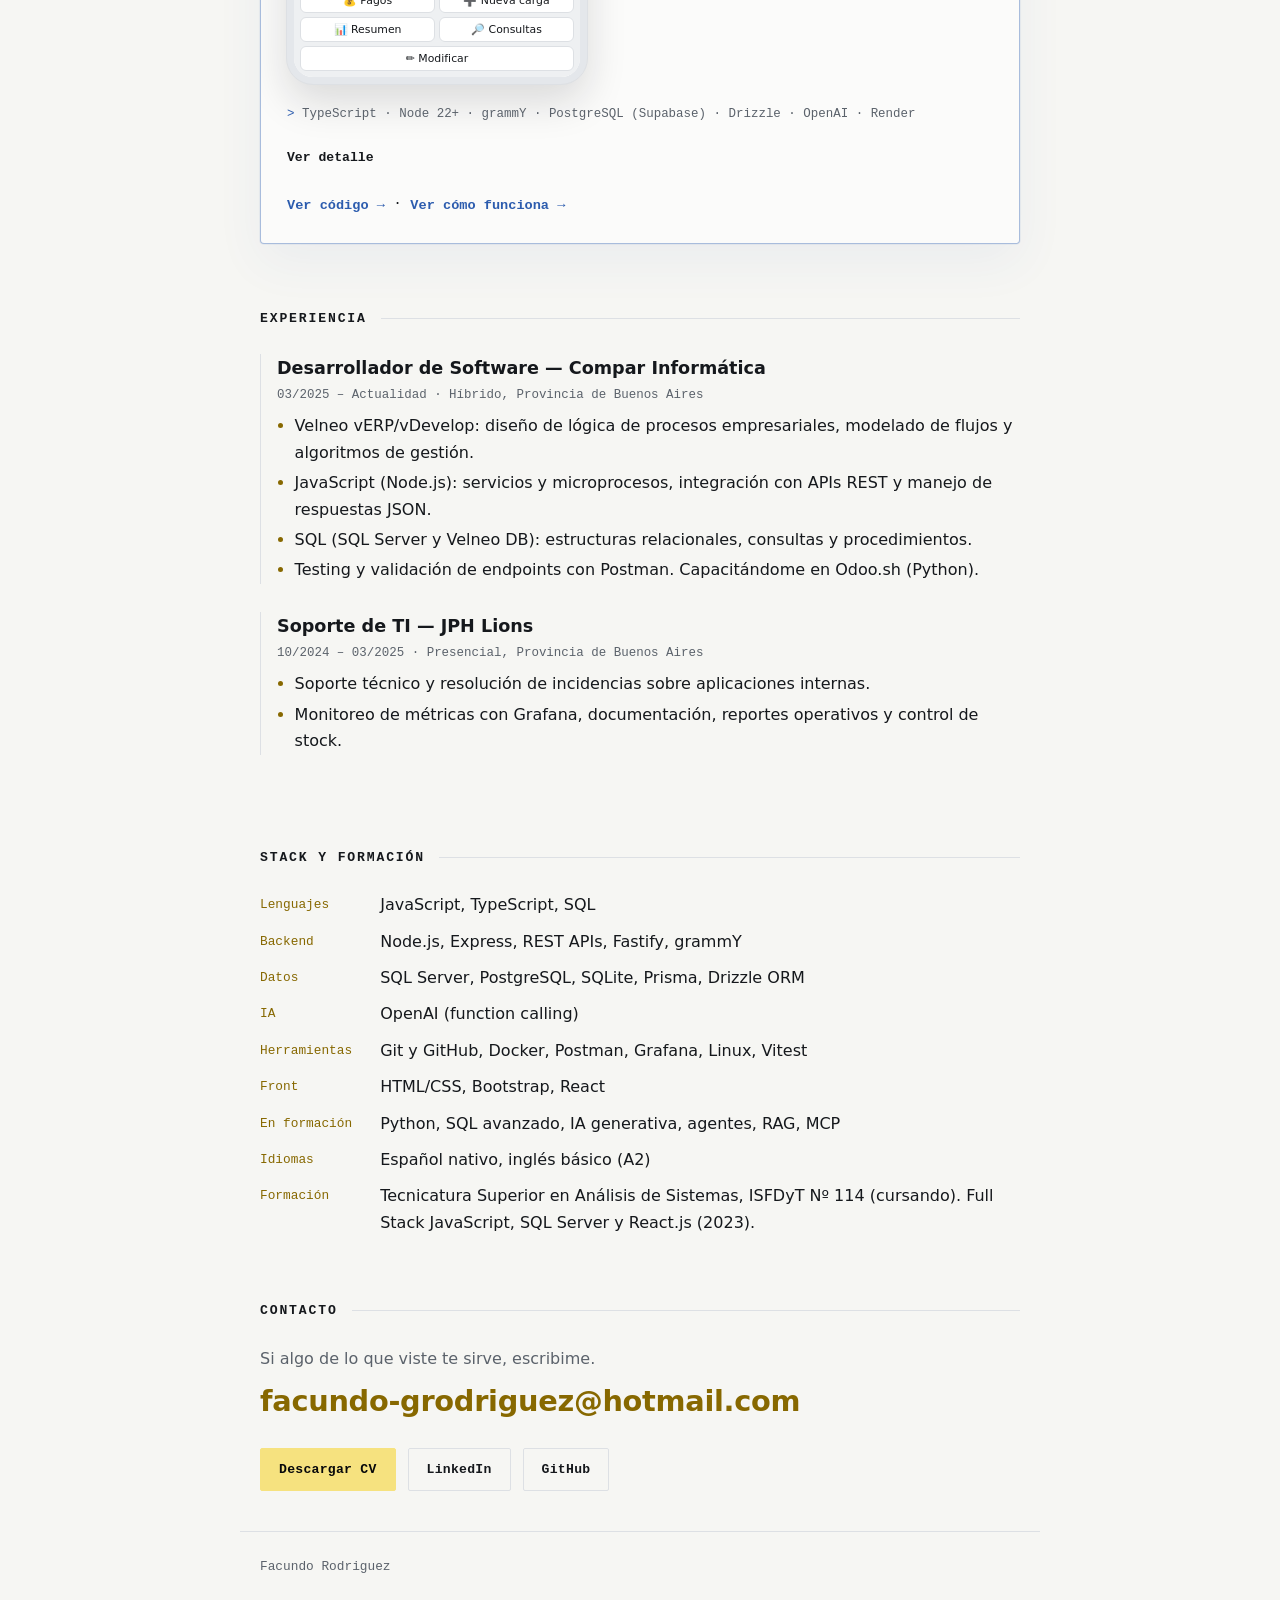
==== commit 9a55784f: "Quita el enlace duplicado al recorrido del bot de alquileres Co-Authored-By: Claude Opus 5.5 <norepl" ====
--- a/index.html
+++ b/index.html
@@ -8,7 +8,7 @@
   <link rel="preconnect" href="https://fonts.googleapis.com">
   <link rel="preconnect" href="https://fonts.gstatic.com" crossorigin>
   <link href="https://fonts.googleapis.com/css2?family=Caveat:wght@600&family=JetBrains+Mono:wght@400;600&family=Space+Grotesk:wght@400;500;700&display=swap" rel="stylesheet">
-  <link rel="stylesheet" href="css/styles.css?v=20261022">
+  <link rel="stylesheet" href="css/styles.css?v=20261022b">
   <script>
     // Tema antes de pintar la página, para que no parpadee: el elegido o, si no hay, el del sistema.
     (function () {
@@ -81,7 +81,6 @@
             <li data-scene="0"><b>Flujo guiado con botones</b>Una máquina de estados, sin IA: pregunta de a una cosa, valida y confirma antes de guardar.</li>
             <li data-scene="1"><b>Consultas al instante</b>Balance, deudas y vencimientos salen directo de Postgres. Lo que paga el inquilino no resta.</li>
             <li data-scene="2"><b>Texto libre con IA</b>OpenAI interpreta la pregunta y llama a herramientas del bot; los datos nunca los inventa el modelo.</li>
-            <li class="cd-more"><a class="repo" href="bot-alquileres.html">Ver el recorrido completo →</a></li>
           </ol>
         </div>
         <p class="stackline">TypeScript · Node 22+ · grammY · PostgreSQL (Supabase) · Drizzle · OpenAI · Render</p>
@@ -223,6 +222,6 @@
   <button type="button" class="to-top" aria-label="Volver arriba" hidden>
     <svg width="20" height="20" viewBox="0 0 20 20" fill="none" stroke="currentColor" stroke-width="2" stroke-linecap="round" stroke-linejoin="round" aria-hidden="true"><path d="M10 16V4M4 9l6-6 6 6"/></svg>
   </button>
-  <script src="js/main.js?v=20261022"></script>
+  <script src="js/main.js?v=20261022b"></script>
 </body>
 </html>
--- a/css/styles.css
+++ b/css/styles.css
@@ -396,7 +396,6 @@
 .cd-notes li.on { color: var(--text); }
 .cd-notes li.on::before { background: var(--blue); border-color: var(--blue); color: var(--on-color); }
 .cd-notes li.on b { color: var(--blue); }
-.cd-notes .cd-more { padding-top: 14px; }
 @keyframes cd-pop { from { opacity: 0; transform: translateY(5px); } to { opacity: 1; transform: none; } }
 @keyframes cd-blink { 0%, 80%, 100% { opacity: 0.3; } 40% { opacity: 1; } }
 @media (prefers-reduced-motion: reduce) { .cd-m, .cd-tag, .cd-typing i { animation: none; } }
